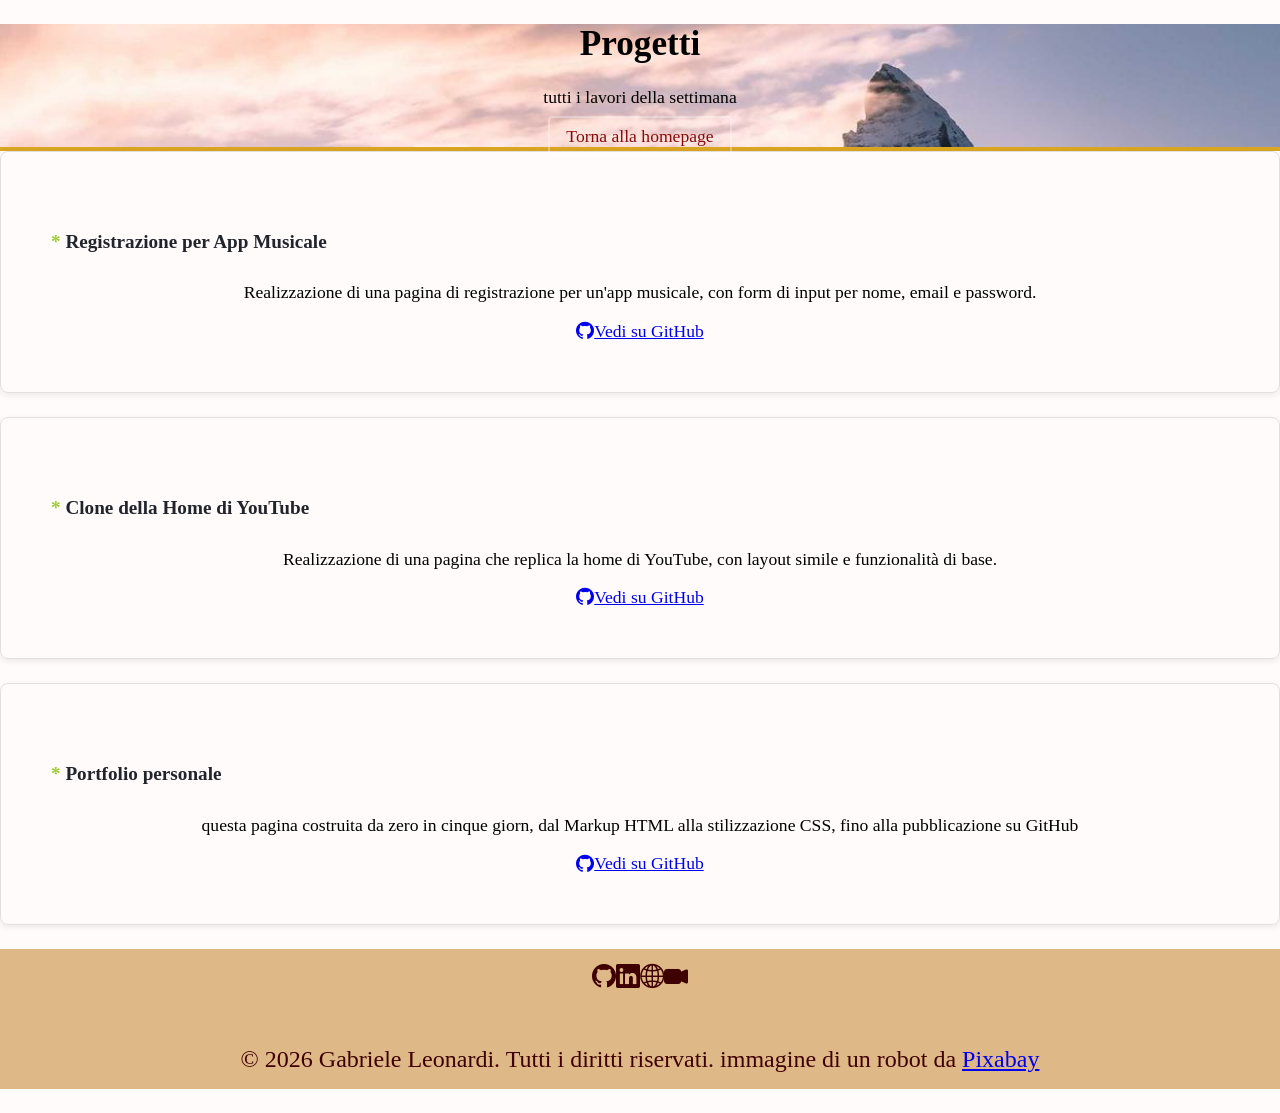
==== Progetti.html @ 7e9683db "," ====
<!doctype html>
<html lang="it">
  <head>
    <meta charset="UTF-8" />
    <meta name="viewport" content="width=device-width, initial-scale=1.0" />
    <title>Progetti</title>
    <link rel="stylesheet" href="https://cdn.jsdelivr.net/npm/bootstrap-icons@1.13.1/font/bootstrap-icons.min.css">
    <link rel="stylesheet" href="assets.css/style2.css" />
  </head>
  <body>
    <header>
      <h1>Progetti</h1>
      <p class="paragrafo">tutti i lavori della settimana</p>
      <nav><a href="index.html">Torna alla homepage</a></nav>
    </header>
    <main>
      <section><div class="backdoor">
        <h3>Registrazione per App Musicale</h3>
        <p>
          Realizzazione di una pagina di registrazione per un'app musicale, con
          form di input per nome, email e password.
        </p>
        <a
          href="https://github.com/Gabrieleleonardi21/sfida-front-end.git"
          target="_blank"
          ><i class="bi bi-github"></i>Vedi su GitHub</a
        ></section>
      </div>
      <section>
      <div class="clone">
        <h3>Clone della Home di YouTube</h3>
        <p>
          Realizzazione di una pagina che replica la home di YouTube, con layout
          simile e funzionalità di base.
        </p>
        <a
          href="https://github.com/Gabrieleleonardi21/clone-YouTube-.git"
          target="_blank"
          ><i class="bi bi-github"></i>Vedi su GitHub</a
        ></section>
      </div><section>
      <div class="portfolio">
        <h3>Portfolio personale</h3>
        <p>
          questa pagina costruita da zero in cinque giorn, dal Markup HTML alla
          stilizzazione CSS, fino alla pubblicazione su GitHub
        </p>
        <a href="javascriptvoid()" target="_blank"
          ><i class="bi bi-github"></i>Vedi su GitHub</a
        ></section>
      </div>
    </main>


    <footer class="chiusura">
        <p><i class="bi bi-github"></i><i class="bi bi-linkedin"></i><i class="bi bi-globe2"></i><i class="bi bi-camera-video-fill"></i></p>
        <p>&copy; 2026 Gabriele Leonardi. Tutti i diritti riservati.
            immagine di un robot da <a href="https://pixabay.com/it/illustrations/robot-1658018/"
                target="_blank">Pixabay</a>
        </p>
    </footer>
  
  </body>
</html>
---- assets.css/style2.css ----
*,
*::before,
*::after {
  box-sizing: border-box;
}

header {
  background-image: url(header-bg.jpg);
  background-size: cover;
  background-position: center;
  background-color: #050505;
  text-align: center;
  border-bottom: 4px solid goldenrod;
}

nav a {
  padding: 8px 16px;
  border-radius: 4px;
  border: 2px solid rgba(255, 255, 255, 0.3);
  color: #850c0c;
  text-decoration: none;
}
a:hover {
  color: goldenrod;
}
nav ß {
  padding: 8px 16px;
  border-radius: 4px;
  border: 2px solid rgba(255, 255, 255, 0.3);
  color: #fffbfb;
  text-decoration: none;
}
body {
  margin: 0;
  padding: 0px;
  box-sizing: border-box;
  font-family: "Roboto" sans-serif;
  font-size: 1.1rem;
  background-color: rgb(255, 251, 251);
  text-align: center;
}
main section {
  padding: 50px;
  margin-bottom: 24px;
  border: 1px solid #e0e0e0;
  border-radius: 8px;
  box-shadow: 0 2px 6px rgba(0, 0, 0, 0.08);
}
.chiusura {
  text-align: center;
  font-size: 1.5rem;
  background-color: burlywood;
  color: #3f0000;
  line-height: 2.4;
}

h3 {
  font-size: 1.2rem;
  color: hsl(222, 13%, 15%);
  text-align: left;
  line-height: 2.2;
}
main section h3::before {
  content: "* ";
  color: yellowgreen;
}
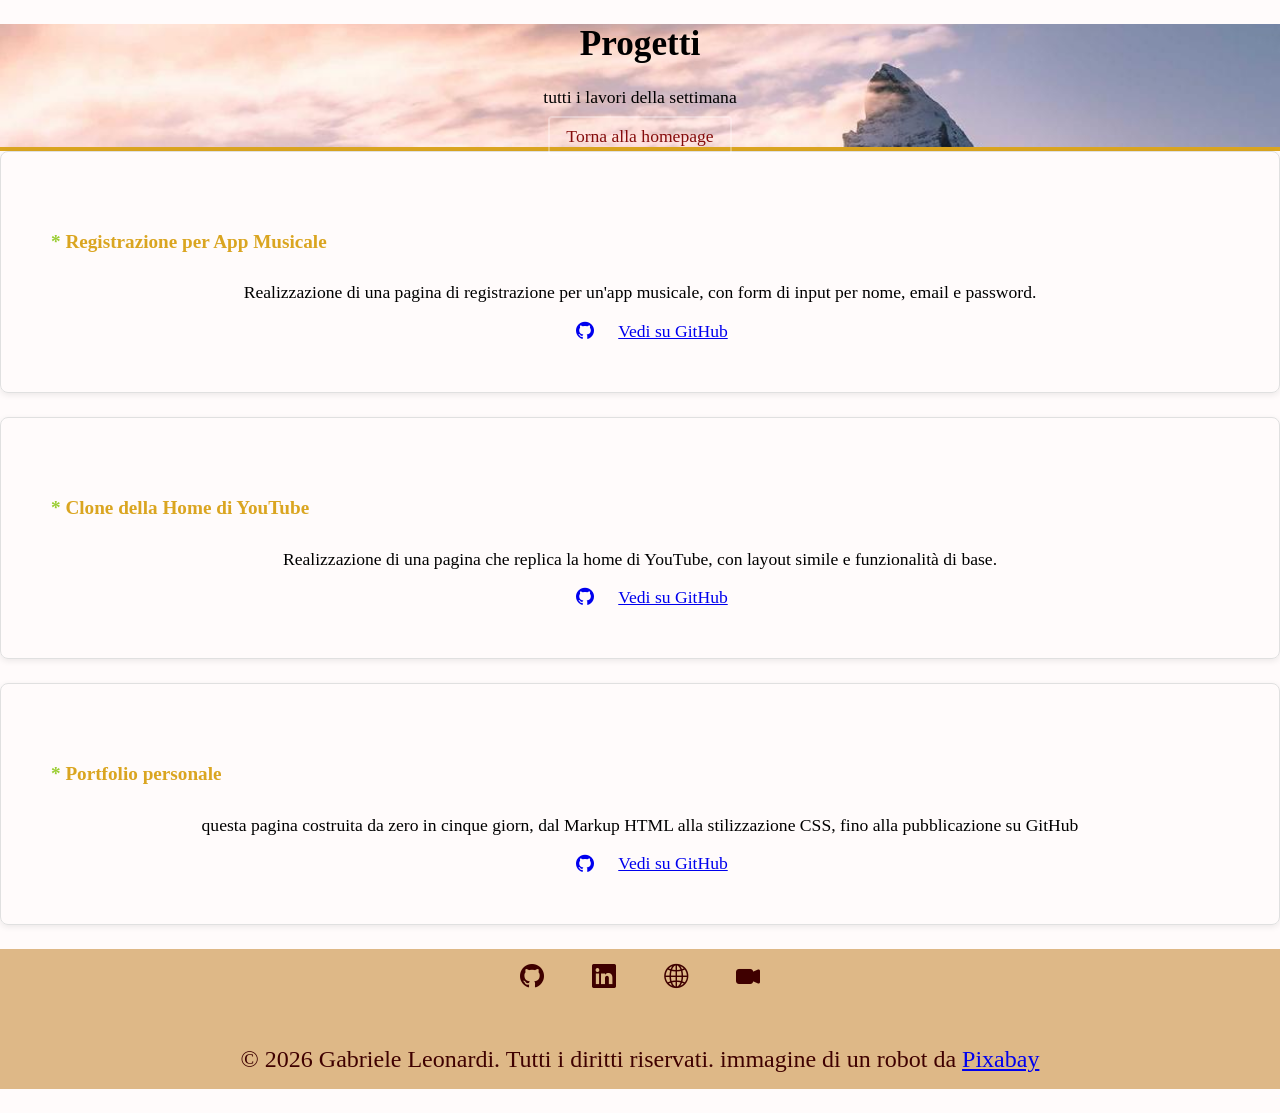
==== commit 766b7943: "." ====
--- a/Progetti.html
+++ b/Progetti.html
@@ -53,7 +53,7 @@
 
 
     <footer class="chiusura">
-        <p><i class="bi bi-github"></i><i class="bi bi-linkedin"></i><i class="bi bi-globe2"></i><i class="bi bi-camera-video-fill"></i></p>
+        <p><a href="javascriptvoid(0)"></a><i class="bi bi-github"></i><i class="bi bi-linkedin"></i><i class="bi bi-globe2"></i><i class="bi bi-camera-video-fill"></i></p>
         <p>&copy; 2026 Gabriele Leonardi. Tutti i diritti riservati.
             immagine di un robot da <a href="https://pixabay.com/it/illustrations/robot-1658018/"
                 target="_blank">Pixabay</a>
--- a/assets.css/style2.css
+++ b/assets.css/style2.css
@@ -56,7 +56,7 @@
 
 h3 {
   font-size: 1.2rem;
-  color: hsl(222, 13%, 15%);
+  color: goldenrod;
   text-align: left;
   line-height: 2.2;
 }
@@ -64,3 +64,6 @@
   content: "* ";
   color: yellowgreen;
 }
+i {
+  padding: 24px;
+}
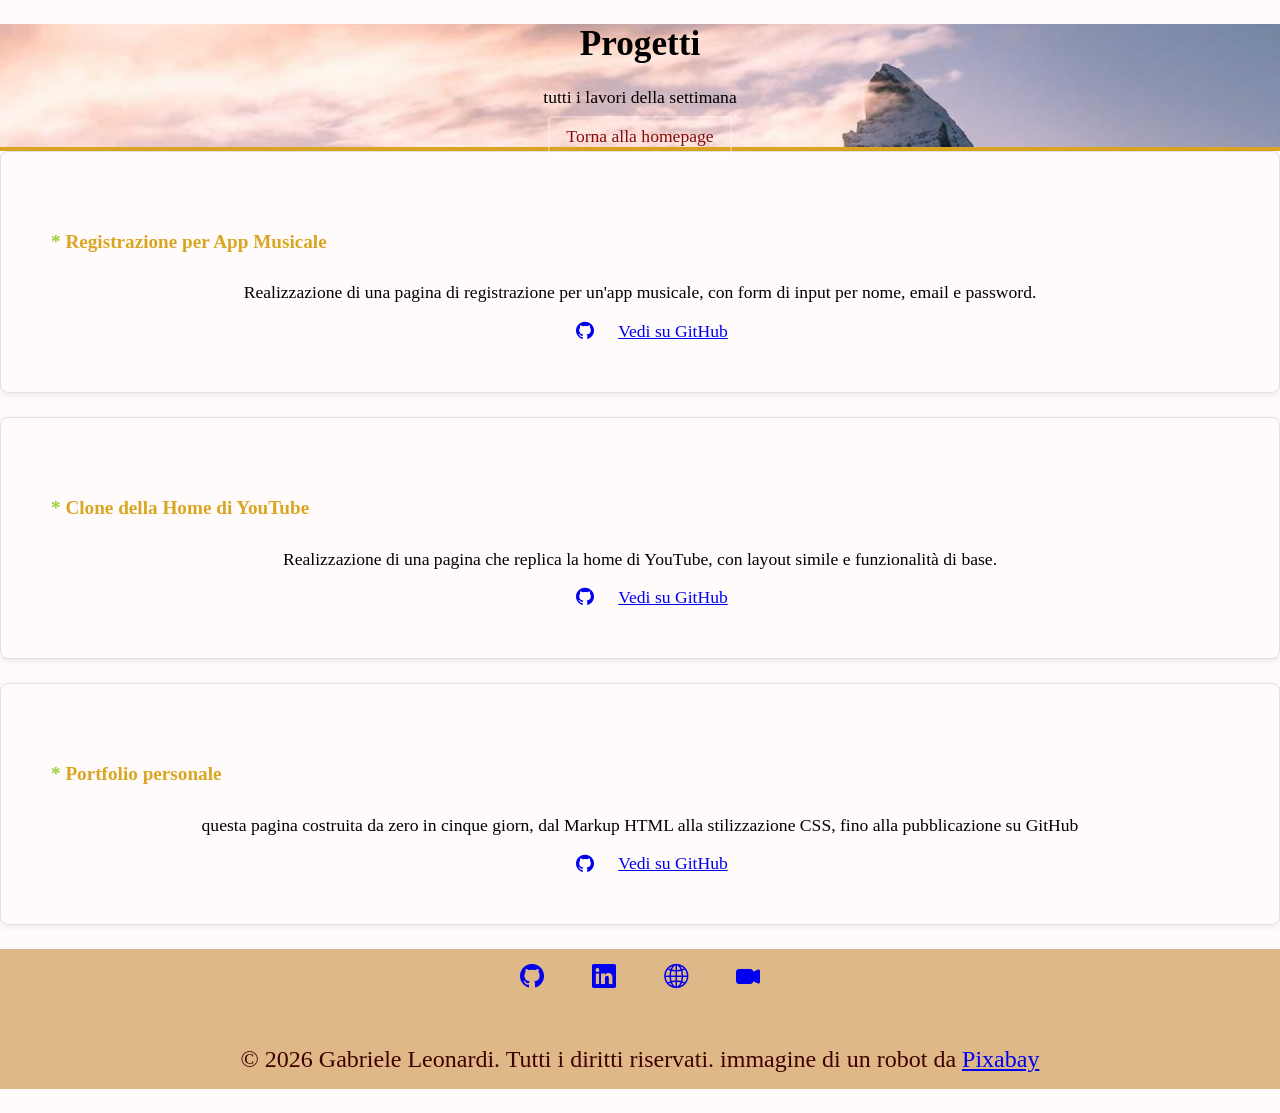
==== commit 6e53fbbc: "." ====
--- a/Progetti.html
+++ b/Progetti.html
@@ -52,8 +52,8 @@
     </main>
 
 
-    <footer class="chiusura">
-        <p><a href="javascriptvoid(0)"></a><i class="bi bi-github"></i><i class="bi bi-linkedin"></i><i class="bi bi-globe2"></i><i class="bi bi-camera-video-fill"></i></p>
+     <footer class="chiusura">
+        <p><a href="javascriptvoid(0)" target="_blank"><i class="bi bi-github"></a></i><a href="javascriptvoid(0)" target="_blank"><i class="bi bi-linkedin"></i></a><a href="javascriptvoid(0)" target="_blank"></a><a href="javascriptvoid(0)" target="_blank"><i class="bi bi-globe2"></i></a><a href="javascriptvoid(0)" target="_blank"></a><a href="javascriptvoid(0)" target="_blank"><i class="bi bi-camera-video-fill"></i></a></a></p>
         <p>&copy; 2026 Gabriele Leonardi. Tutti i diritti riservati.
             immagine di un robot da <a href="https://pixabay.com/it/illustrations/robot-1658018/"
                 target="_blank">Pixabay</a>
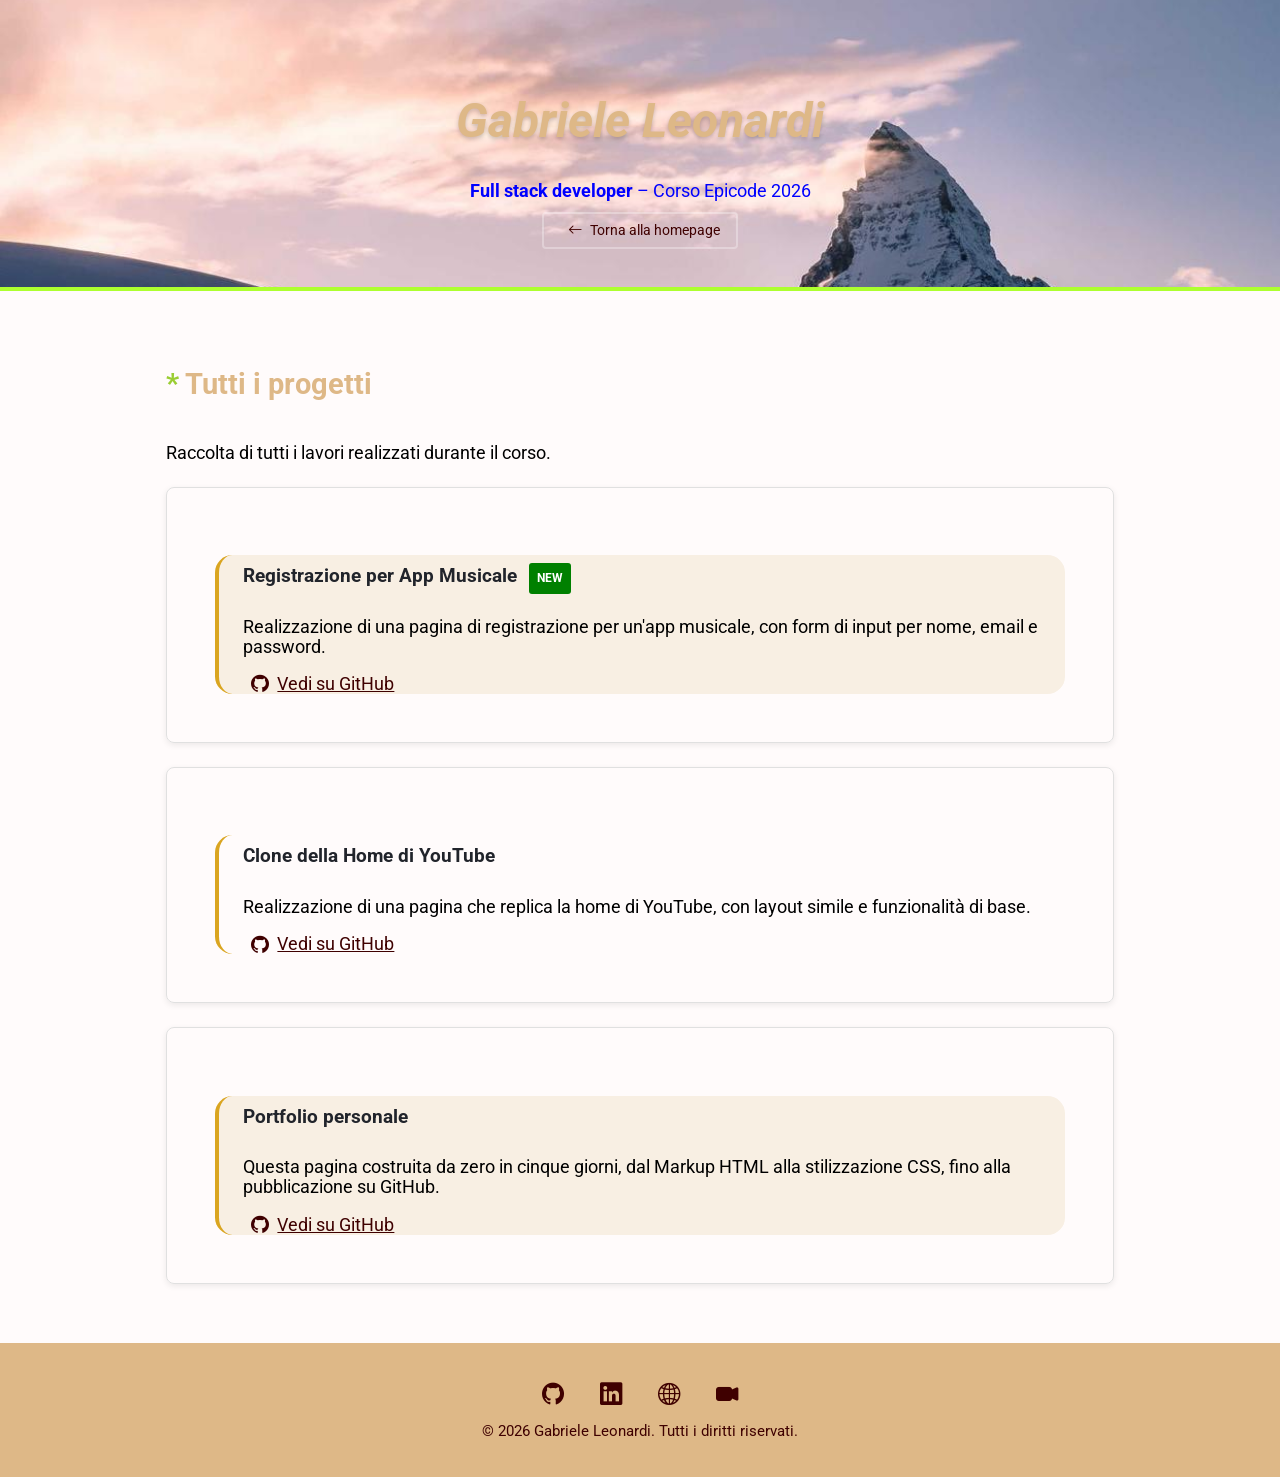
==== commit 573641af: "readme e progetti" ====
--- a/Progetti.html
+++ b/Progetti.html
@@ -3,62 +3,59 @@
   <head>
     <meta charset="UTF-8" />
     <meta name="viewport" content="width=device-width, initial-scale=1.0" />
-    <title>Progetti</title>
+    <title>Progetti – Gabriele Leonardi</title>
+    <link rel="preconnect" href="https://fonts.googleapis.com">
+    <link rel="preconnect" href="https://fonts.gstatic.com" crossorigin>
+    <link href="https://fonts.googleapis.com/css2?family=Roboto:ital,wght@0,100..900;1,100..900&display=swap" rel="stylesheet">
     <link rel="stylesheet" href="https://cdn.jsdelivr.net/npm/bootstrap-icons@1.13.1/font/bootstrap-icons.min.css">
     <link rel="stylesheet" href="assets.css/style2.css" />
   </head>
   <body>
-    <header>
-      <h1>Progetti</h1>
-      <p class="paragrafo">tutti i lavori della settimana</p>
-      <nav><a href="index.html">Torna alla homepage</a></nav>
+    <header id="site-header">
+      <h1 class="titolo">Gabriele Leonardi</h1>
+      <p class="underhead"><strong>Full stack developer</strong> – Corso Epicode 2026</p>
+      <nav>
+        <a href="index.html"><i class="bi bi-arrow-left"></i>Torna alla homepage</a>
+      </nav>
     </header>
+
     <main>
-      <section><div class="backdoor">
-        <h3>Registrazione per App Musicale</h3>
-        <p>
-          Realizzazione di una pagina di registrazione per un'app musicale, con
-          form di input per nome, email e password.
-        </p>
-        <a
-          href="https://github.com/Gabrieleleonardi21/sfida-front-end.git"
-          target="_blank"
-          ><i class="bi bi-github"></i>Vedi su GitHub</a
-        ></section>
-      </div>
+      <h2>Tutti i progetti</h2>
+      <p class="intro">Raccolta di tutti i lavori realizzati durante il corso.</p>
+
       <section>
-      <div class="clone">
-        <h3>Clone della Home di YouTube</h3>
-        <p>
-          Realizzazione di una pagina che replica la home di YouTube, con layout
-          simile e funzionalità di base.
-        </p>
-        <a
-          href="https://github.com/Gabrieleleonardi21/clone-YouTube-.git"
-          target="_blank"
-          ><i class="bi bi-github"></i>Vedi su GitHub</a
-        ></section>
-      </div><section>
-      <div class="portfolio">
-        <h3>Portfolio personale</h3>
-        <p>
-          questa pagina costruita da zero in cinque giorn, dal Markup HTML alla
-          stilizzazione CSS, fino alla pubblicazione su GitHub
-        </p>
-        <a href="javascriptvoid()" target="_blank"
-          ><i class="bi bi-github"></i>Vedi su GitHub</a
-        ></section>
-      </div>
+        <div class="backdoor">
+          <h3>Registrazione per App Musicale</h3>
+          <p>Realizzazione di una pagina di registrazione per un'app musicale, con form di input per nome, email e password.</p>
+          <a href="https://github.com/Gabrieleleonardi21/sfida-front-end.git" target="_blank"><i class="bi bi-github"></i>Vedi su GitHub</a>
+        </div>
+      </section>
+
+      <section>
+        <div class="clone">
+          <h3>Clone della Home di YouTube</h3>
+          <p>Realizzazione di una pagina che replica la home di YouTube, con layout simile e funzionalità di base.</p>
+          <a href="https://github.com/Gabrieleleonardi21/clone-YouTube-.git" target="_blank"><i class="bi bi-github"></i>Vedi su GitHub</a>
+        </div>
+      </section>
+
+      <section>
+        <div class="portfolio">
+          <h3>Portfolio personale</h3>
+          <p>Questa pagina costruita da zero in cinque giorni, dal Markup HTML alla stilizzazione CSS, fino alla pubblicazione su GitHub.</p>
+          <a href="javascript:void(0)" target="_blank"><i class="bi bi-github"></i>Vedi su GitHub</a>
+        </div>
+      </section>
     </main>
 
-
-     <footer class="chiusura">
-        <p><a href="javascriptvoid(0)" target="_blank"><i class="bi bi-github"></a></i><a href="javascriptvoid(0)" target="_blank"><i class="bi bi-linkedin"></i></a><a href="javascriptvoid(0)" target="_blank"></a><a href="javascriptvoid(0)" target="_blank"><i class="bi bi-globe2"></i></a><a href="javascriptvoid(0)" target="_blank"></a><a href="javascriptvoid(0)" target="_blank"><i class="bi bi-camera-video-fill"></i></a></a></p>
-        <p>&copy; 2026 Gabriele Leonardi. Tutti i diritti riservati.
-            immagine di un robot da <a href="https://pixabay.com/it/illustrations/robot-1658018/"
-                target="_blank">Pixabay</a>
-        </p>
+    <footer class="chiusura">
+      <p>
+        <a href="javascript:void(0)" target="_blank"><i class="bi bi-github"></i></a>
+        <a href="javascript:void(0)" target="_blank"><i class="bi bi-linkedin"></i></a>
+        <a href="javascript:void(0)" target="_blank"><i class="bi bi-globe2"></i></a>
+        <a href="javascript:void(0)" target="_blank"><i class="bi bi-camera-video-fill"></i></a>
+      </p>
+      <p>&copy; 2026 Gabriele Leonardi. Tutti i diritti riservati.</p>
     </footer>
-  
   </body>
 </html>
--- a/assets.css/style2.css
+++ b/assets.css/style2.css
@@ -4,66 +4,248 @@
   box-sizing: border-box;
 }
 
-header {
+body {
+  margin: 0;
+  padding: 0;
+  font-family: "Roboto", sans-serif;
+  font-size: 1.1rem;
+  background-color: rgb(255, 251, 251);
+}
+
+/* ============================================
+   HEADER
+   ============================================ */
+
+#site-header {
   background-image: url(header-bg.jpg);
   background-size: cover;
   background-position: center;
   background-color: #050505;
   text-align: center;
-  border-bottom: 4px solid goldenrod;
+  padding: 24px 12px 16px;
+  border-bottom: 4px solid greenyellow;
+}
+
+#site-header h1 {
+  text-shadow: 0 2px 4px rgba(0, 0, 0, 0.2);
+}
+
+.titolo {
+  font-size: 1.8rem;
+  font-weight: bold;
+  font-style: italic;
+  color: burlywood;
+}
+
+.underhead {
+  color: blue;
+}
+
+nav {
+  text-align: center;
+  margin-top: 16px;
+  padding-bottom: 8px;
 }
 
 nav a {
-  padding: 8px 16px;
-  border-radius: 4px;
-  border: 2px solid rgba(255, 255, 255, 0.3);
-  color: #850c0c;
-  text-decoration: none;
-}
-a:hover {
-  color: goldenrod;
-}
-nav ß {
-  padding: 8px 16px;
+  padding: 6px 10px;
+  font-size: 0.85rem;
   border-radius: 4px;
   border: 2px solid rgba(255, 255, 255, 0.3);
   color: #fffbfb;
   text-decoration: none;
 }
-body {
-  margin: 0;
-  padding: 0px;
-  box-sizing: border-box;
-  font-family: "Roboto" sans-serif;
-  font-size: 1.1rem;
-  background-color: rgb(255, 251, 251);
-  text-align: center;
-}
+
+nav a:hover {
+  background-color: rgb(6, 255, 6);
+  border-radius: 10%;
+}
+
+/* ============================================
+   MAIN
+   ============================================ */
+
+main {
+  max-width: 1000px;
+  margin: 0 auto;
+  padding: 0.75em 0.75em;
+}
+
+h2 {
+  font-size: 1.8rem;
+  text-align: left;
+  line-height: 2.4;
+  color: burlywood;
+}
+
+h2::before {
+  content: "* ";
+  color: yellowgreen;
+}
+
+.intro {
+  margin-bottom: 1.5rem;
+}
+
 main section {
-  padding: 50px;
-  margin-bottom: 24px;
+  padding: 16px;
+  margin-bottom: 16px;
   border: 1px solid #e0e0e0;
   border-radius: 8px;
   box-shadow: 0 2px 6px rgba(0, 0, 0, 0.08);
 }
+
+h3 {
+  font-size: 1.2rem;
+  color: hsl(222, 13%, 15%);
+  text-align: left;
+  line-height: 2.2;
+}
+
+/* ============================================
+   CARD PROGETTI
+   ============================================ */
+
+.backdoor {
+  background-color: rgb(248, 239, 227);
+  border-radius: 1em;
+  border-left: 4px solid goldenrod;
+}
+
+.backdoor h3::after {
+  content: "NEW";
+  display: inline-block;
+  padding: 2px 8px;
+  margin-left: 12px;
+  background-color: green;
+  color: #ffffff;
+  border-radius: 3px;
+  font-size: 0.75rem;
+}
+
+.backdoor a,
+.backdoor h3,
+.backdoor p {
+  padding-left: 24px;
+}
+
+.clone {
+  border-left: 4px solid goldenrod;
+  border-radius: 1em;
+}
+
+.clone a,
+.clone h3,
+.clone p {
+  padding-left: 24px;
+}
+
+.portfolio {
+  background-color: rgb(248, 239, 227);
+  border-radius: 1em;
+  border-left: 4px solid goldenrod;
+}
+
+.portfolio a,
+.portfolio h3,
+.portfolio p {
+  padding-left: 24px;
+}
+
+/* ============================================
+   LINKS
+   ============================================ */
+
+a:link,
+a:visited {
+  color: #3f0000;
+}
+
+a:hover {
+  color: goldenrod;
+}
+
+i {
+  padding: 8px;
+}
+
+/* ============================================
+   FOOTER
+   ============================================ */
+
 .chiusura {
   text-align: center;
-  font-size: 1.5rem;
+  font-size: 0.95rem;
   background-color: burlywood;
   color: #3f0000;
-  line-height: 2.4;
-}
-
-h3 {
-  font-size: 1.2rem;
-  color: goldenrod;
-  text-align: left;
-  line-height: 2.2;
-}
-main section h3::before {
-  content: "* ";
-  color: yellowgreen;
-}
-i {
-  padding: 24px;
-}
+  padding: 28px 16px;
+  line-height: 1.6;
+}
+
+.chiusura p {
+  margin: 6px 0;
+}
+
+.chiusura a {
+  color: #3f0000;
+  text-decoration: none;
+  margin: 0 8px;
+}
+
+.chiusura i {
+  font-size: 1.4rem;
+  vertical-align: middle;
+}
+
+/* ============================================
+   TABLET (≥ 768px)
+   ============================================ */
+@media (min-width: 768px) {
+  main {
+    padding: 1.5em 1.5em;
+  }
+
+  main section {
+    padding: 32px;
+    margin-bottom: 24px;
+  }
+
+  #site-header {
+    padding: 50px 20px 32px;
+  }
+
+  .titolo {
+    font-size: 2.5rem;
+  }
+
+  nav a {
+    padding: 6px 12px;
+    font-size: 0.9rem;
+  }
+}
+
+/* ============================================
+   DESKTOP (≥ 1280px)
+   ============================================ */
+@media (min-width: 1280px) {
+  main {
+    max-width: 1000px;
+    padding: 2em 1.5em;
+  }
+
+  main section {
+    padding: 48px;
+  }
+
+  #site-header {
+    padding: 60px 24px 40px;
+  }
+
+  .titolo {
+    font-size: 3rem;
+  }
+
+  nav a {
+    padding: 8px 16px;
+  }
+}
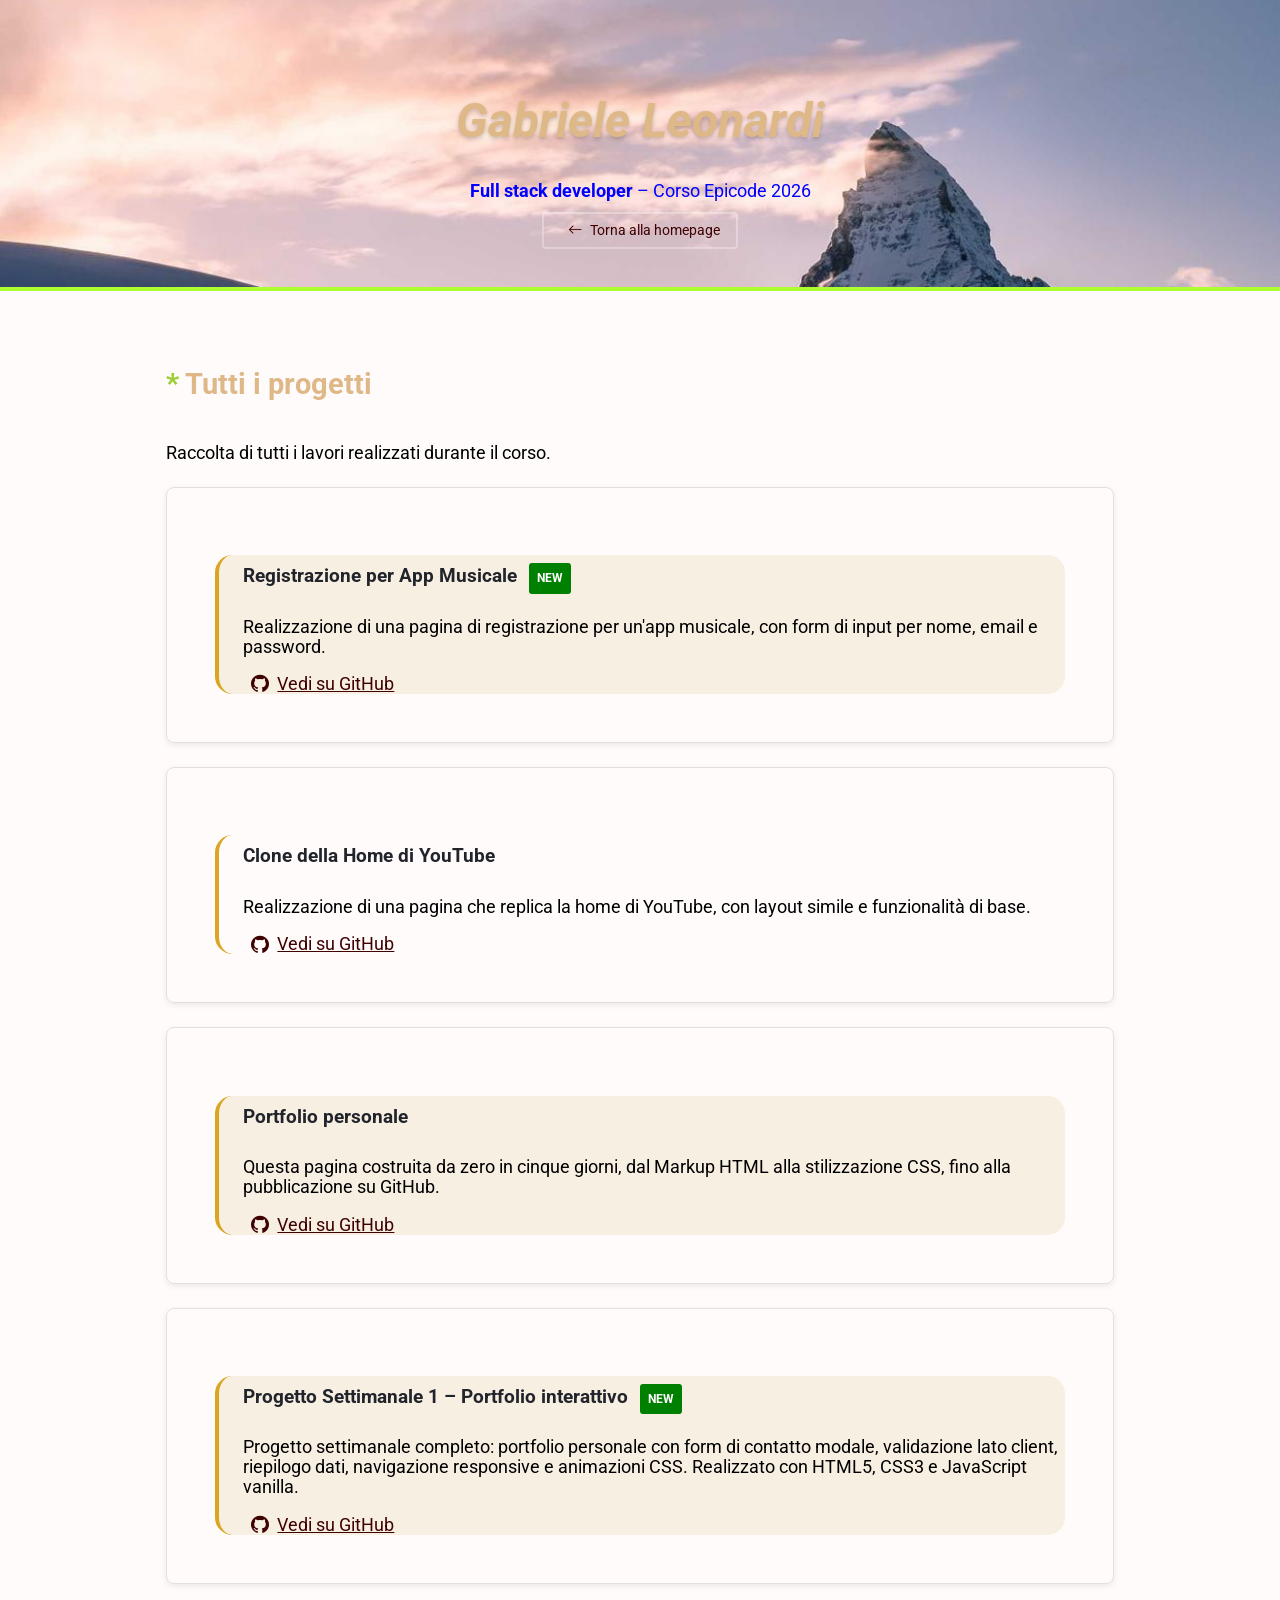
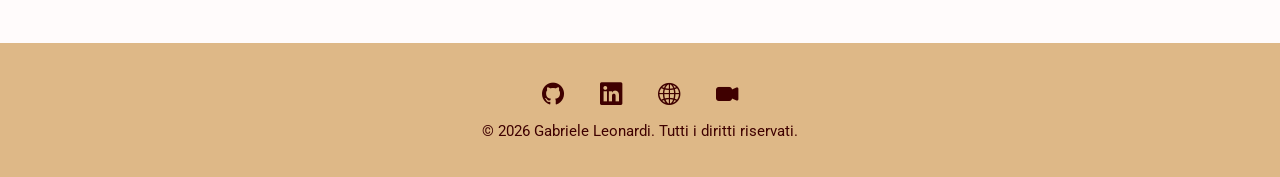
==== commit c8ce613f: "progetti" ====
--- a/Progetti.html
+++ b/Progetti.html
@@ -46,6 +46,14 @@
           <a href="javascript:void(0)" target="_blank"><i class="bi bi-github"></i>Vedi su GitHub</a>
         </div>
       </section>
+
+      <section>
+        <div class="backdoor">
+          <h3>Progetto Settimanale 1 – Portfolio interattivo</h3>
+          <p>Progetto settimanale completo: portfolio personale con form di contatto modale, validazione lato client, riepilogo dati, navigazione responsive e animazioni CSS. Realizzato con HTML5, CSS3 e JavaScript vanilla.</p>
+          <a href="javascript:void(0)" target="_blank"><i class="bi bi-github"></i>Vedi su GitHub</a>
+        </div>
+      </section>
     </main>
 
     <footer class="chiusura">
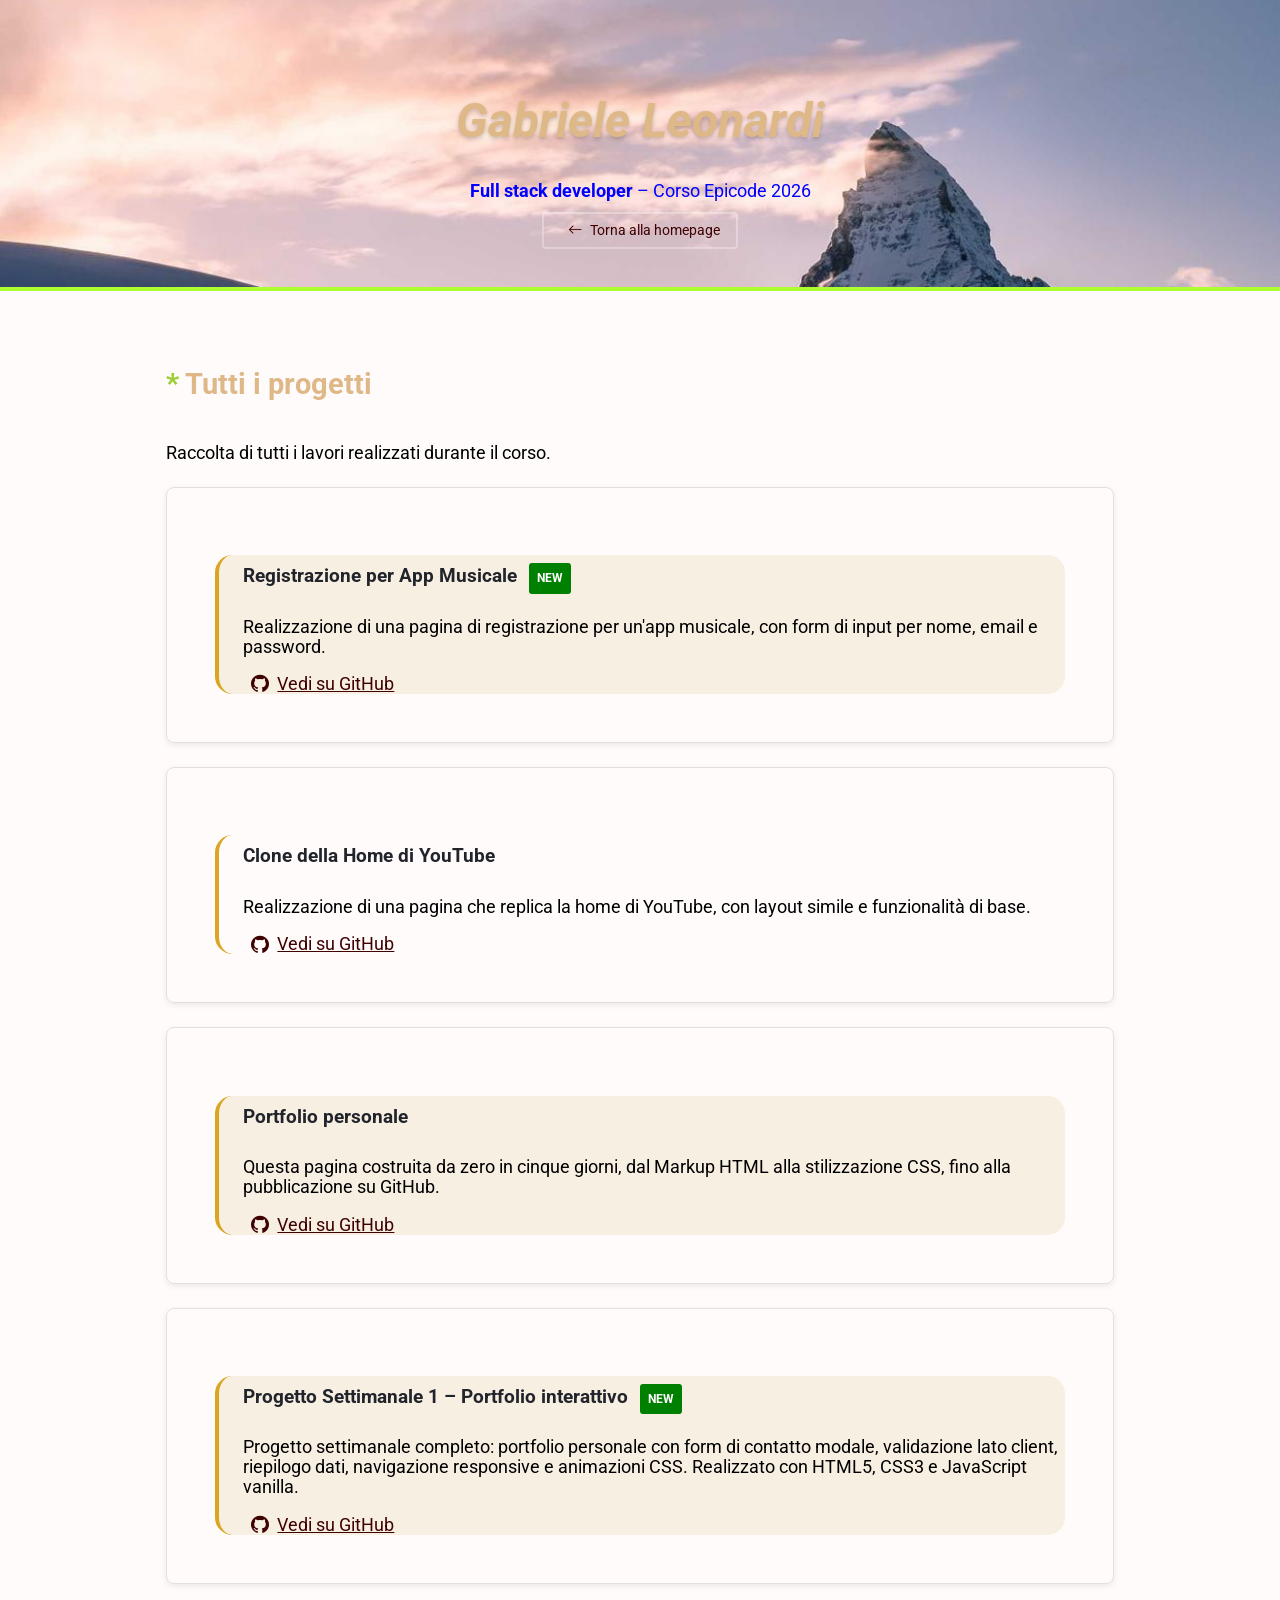
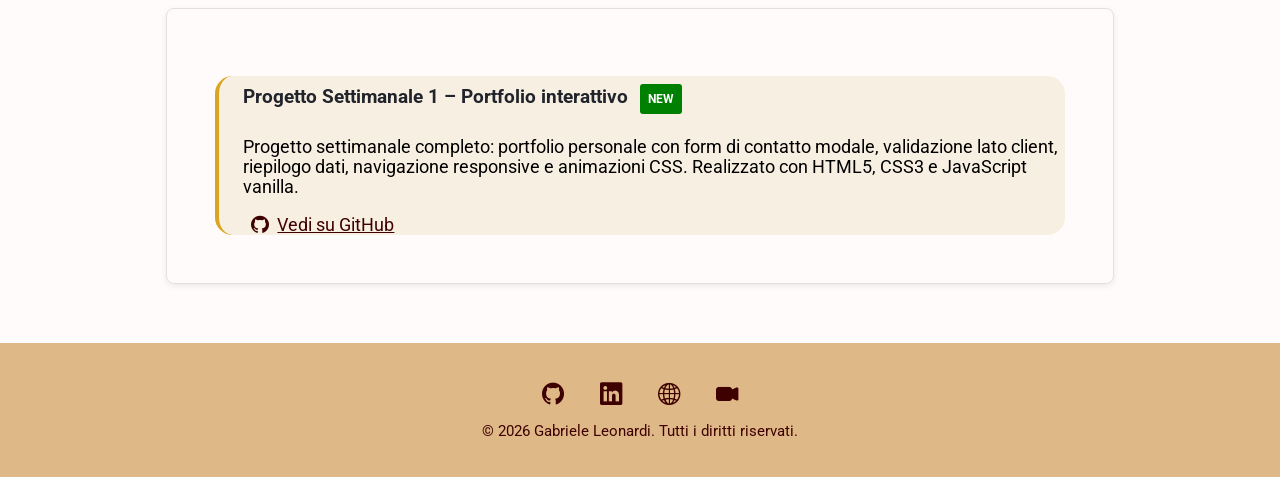
==== commit 64e90861: "Merge branch 'main' of origin" ====
--- a/Progetti.html
+++ b/Progetti.html
@@ -4,46 +4,92 @@
     <meta charset="UTF-8" />
     <meta name="viewport" content="width=device-width, initial-scale=1.0" />
     <title>Progetti – Gabriele Leonardi</title>
-    <link rel="preconnect" href="https://fonts.googleapis.com">
-    <link rel="preconnect" href="https://fonts.gstatic.com" crossorigin>
-    <link href="https://fonts.googleapis.com/css2?family=Roboto:ital,wght@0,100..900;1,100..900&display=swap" rel="stylesheet">
-    <link rel="stylesheet" href="https://cdn.jsdelivr.net/npm/bootstrap-icons@1.13.1/font/bootstrap-icons.min.css">
+    <link rel="preconnect" href="https://fonts.googleapis.com" />
+    <link rel="preconnect" href="https://fonts.gstatic.com" crossorigin />
+    <link
+      href="https://fonts.googleapis.com/css2?family=Roboto:ital,wght@0,100..900;1,100..900&display=swap"
+      rel="stylesheet"
+    />
+    <link
+      rel="stylesheet"
+      href="https://cdn.jsdelivr.net/npm/bootstrap-icons@1.13.1/font/bootstrap-icons.min.css"
+    />
     <link rel="stylesheet" href="assets.css/style2.css" />
   </head>
   <body>
     <header id="site-header">
       <h1 class="titolo">Gabriele Leonardi</h1>
-      <p class="underhead"><strong>Full stack developer</strong> – Corso Epicode 2026</p>
+      <p class="underhead">
+        <strong>Full stack developer</strong> – Corso Epicode 2026
+      </p>
       <nav>
-        <a href="index.html"><i class="bi bi-arrow-left"></i>Torna alla homepage</a>
+        <a href="index.html"
+          ><i class="bi bi-arrow-left"></i>Torna alla homepage</a
+        >
       </nav>
     </header>
 
     <main>
       <h2>Tutti i progetti</h2>
-      <p class="intro">Raccolta di tutti i lavori realizzati durante il corso.</p>
+      <p class="intro">
+        Raccolta di tutti i lavori realizzati durante il corso.
+      </p>
 
       <section>
         <div class="backdoor">
           <h3>Registrazione per App Musicale</h3>
-          <p>Realizzazione di una pagina di registrazione per un'app musicale, con form di input per nome, email e password.</p>
-          <a href="https://github.com/Gabrieleleonardi21/sfida-front-end.git" target="_blank"><i class="bi bi-github"></i>Vedi su GitHub</a>
+          <p>
+            Realizzazione di una pagina di registrazione per un'app musicale,
+            con form di input per nome, email e password.
+          </p>
+          <a
+            href="https://github.com/Gabrieleleonardi21/sfida-front-end.git"
+            target="_blank"
+            ><i class="bi bi-github"></i>Vedi su GitHub</a
+          >
         </div>
       </section>
 
       <section>
         <div class="clone">
           <h3>Clone della Home di YouTube</h3>
-          <p>Realizzazione di una pagina che replica la home di YouTube, con layout simile e funzionalità di base.</p>
-          <a href="https://github.com/Gabrieleleonardi21/clone-YouTube-.git" target="_blank"><i class="bi bi-github"></i>Vedi su GitHub</a>
+          <p>
+            Realizzazione di una pagina che replica la home di YouTube, con
+            layout simile e funzionalità di base.
+          </p>
+          <a
+            href="https://github.com/Gabrieleleonardi21/clone-YouTube-.git"
+            target="_blank"
+            ><i class="bi bi-github"></i>Vedi su GitHub</a
+          >
         </div>
       </section>
 
       <section>
         <div class="portfolio">
           <h3>Portfolio personale</h3>
-          <p>Questa pagina costruita da zero in cinque giorni, dal Markup HTML alla stilizzazione CSS, fino alla pubblicazione su GitHub.</p>
-          <a href="javascript:void(0)" target="_blank"><i class="bi bi-github"></i>Vedi su GitHub</a>
+          <p>
+            Questa pagina costruita da zero in cinque giorni, dal Markup HTML
+            alla stilizzazione CSS, fino alla pubblicazione su GitHub.
+          </p>
+          <a href="javascript:void(0)" target="_blank"
+            ><i class="bi bi-github"></i>Vedi su GitHub</a
+          >
+        </div>
+      </section>
+
+      <section>
+        <div class="backdoor">
+          <h3>Progetto Settimanale 1 – Portfolio interattivo</h3>
+          <p>
+            Progetto settimanale completo: portfolio personale con form di
+            contatto modale, validazione lato client, riepilogo dati,
+            navigazione responsive e animazioni CSS. Realizzato con HTML5, CSS3
+            e JavaScript vanilla.
+          </p>
+          <a href="javascript:void(0)" target="_blank"
+            ><i class="bi bi-github"></i>Vedi su GitHub</a
+          >
         </div>
       </section>
 
@@ -58,10 +104,18 @@
 
     <footer class="chiusura">
       <p>
-        <a href="javascript:void(0)" target="_blank"><i class="bi bi-github"></i></a>
-        <a href="javascript:void(0)" target="_blank"><i class="bi bi-linkedin"></i></a>
-        <a href="javascript:void(0)" target="_blank"><i class="bi bi-globe2"></i></a>
-        <a href="javascript:void(0)" target="_blank"><i class="bi bi-camera-video-fill"></i></a>
+        <a href="javascript:void(0)" target="_blank"
+          ><i class="bi bi-github"></i
+        ></a>
+        <a href="javascript:void(0)" target="_blank"
+          ><i class="bi bi-linkedin"></i
+        ></a>
+        <a href="javascript:void(0)" target="_blank"
+          ><i class="bi bi-globe2"></i
+        ></a>
+        <a href="javascript:void(0)" target="_blank"
+          ><i class="bi bi-camera-video-fill"></i
+        ></a>
       </p>
       <p>&copy; 2026 Gabriele Leonardi. Tutti i diritti riservati.</p>
     </footer>
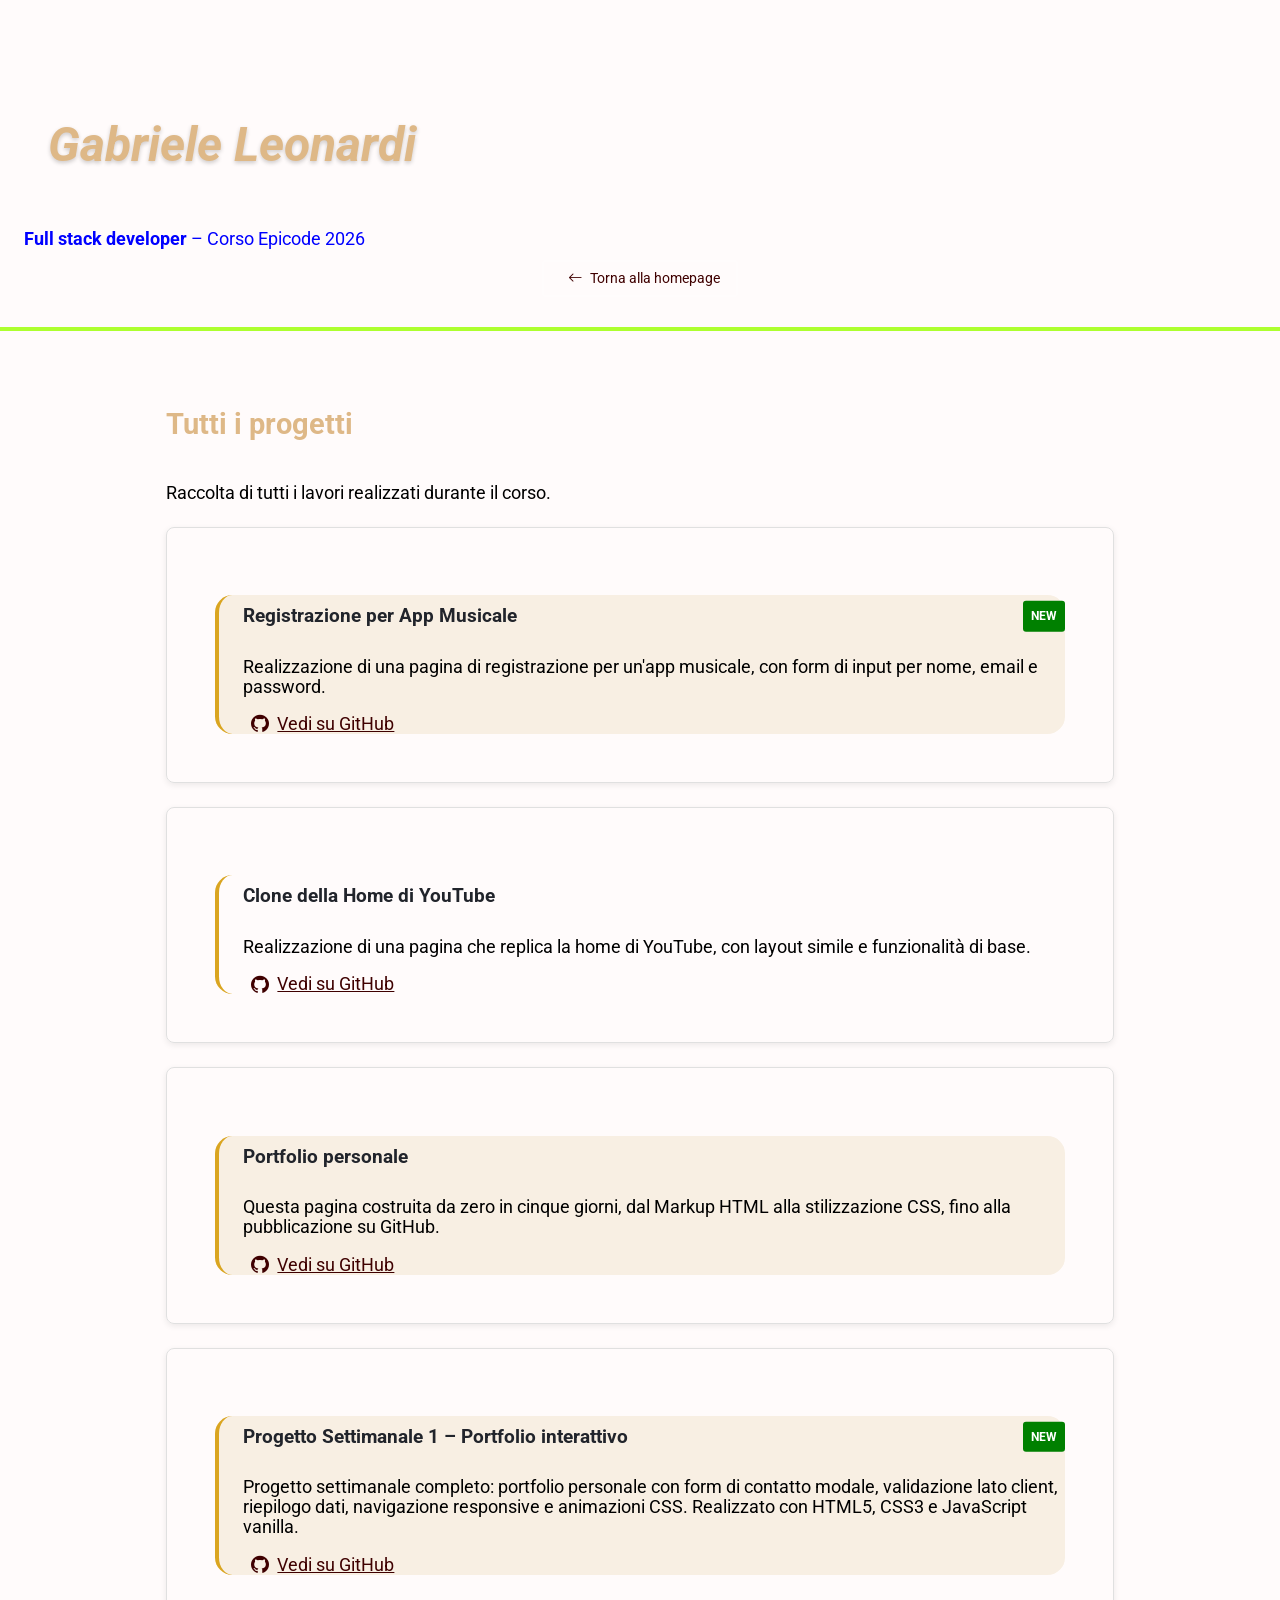
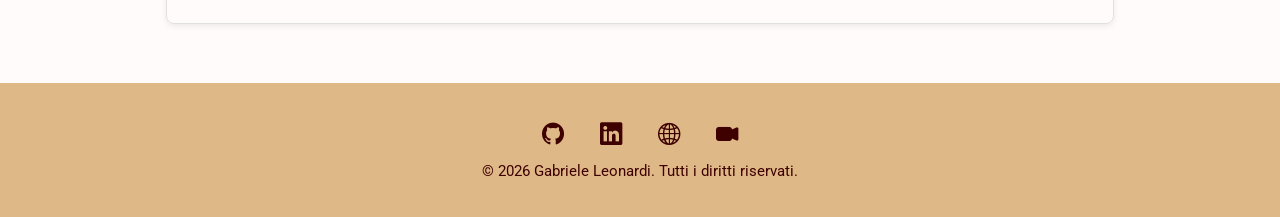
==== commit 7d874573: "scaffholding" ====
--- a/Progetti.html
+++ b/Progetti.html
@@ -14,7 +14,7 @@
       rel="stylesheet"
       href="https://cdn.jsdelivr.net/npm/bootstrap-icons@1.13.1/font/bootstrap-icons.min.css"
     />
-    <link rel="stylesheet" href="assets.css/style2.css" />
+    <link rel="stylesheet" href="assets/css/style.css" />
   </head>
   <body>
     <header id="site-header">
@@ -93,13 +93,6 @@
         </div>
       </section>
 
-      <section>
-        <div class="backdoor">
-          <h3>Progetto Settimanale 1 – Portfolio interattivo</h3>
-          <p>Progetto settimanale completo: portfolio personale con form di contatto modale, validazione lato client, riepilogo dati, navigazione responsive e animazioni CSS. Realizzato con HTML5, CSS3 e JavaScript vanilla.</p>
-          <a href="javascript:void(0)" target="_blank"><i class="bi bi-github"></i>Vedi su GitHub</a>
-        </div>
-      </section>
     </main>
 
     <footer class="chiusura">
--- a/assets/css/style.css
+++ b/assets/css/style.css
@@ -0,0 +1,614 @@
+html {
+  scroll-padding-top: 200px;
+}
+
+*,
+*::before,
+*::after {
+  box-sizing: border-box;
+}
+
+body {
+  margin: 0;
+  padding: 0;
+  box-sizing: border-box;
+  font-family: "Roboto", sans-serif;
+  font-size: 1.1rem;
+  background-color: rgb(255, 251, 251);
+}
+
+/* ============================================
+   BASE = MOBILE (≤ 767px)
+   ============================================ */
+
+main {
+  max-width: 1000px;
+  margin: 0 auto;
+  padding: 0.75em 0.75em;
+}
+
+main section {
+  padding: 16px;
+  margin-bottom: 16px;
+  border: 1px solid #e0e0e0;
+  border-radius: 8px;
+  box-shadow: 0 2px 6px rgba(0, 0, 0, 0.08);
+}
+
+#site-header {
+  padding: 24px 12px 16px;
+  border-bottom: 4px solid greenyellow;
+  position: sticky;
+  top: 0;
+  z-index: 100;
+}
+
+#site-header h1 {
+  text-shadow: 0 2px 4px rgba(0, 0, 0, 0.2);
+}
+
+nav {
+  text-align: center;
+}
+
+.back-to-top {
+  position: fixed;
+  bottom: 20px;
+  right: 20px;
+  border-radius: 50%;
+  background-color: burlywood;
+  color: gainsboro;
+  z-index: 50;
+  width: 48px;
+  height: 48px;
+  text-align: center;
+  line-height: 48px;
+}
+
+.sk-table {
+  width: 100%;
+  border-collapse: collapse;
+  table-layout: fixed;
+}
+
+.sk-table col.col-tech {
+  width: 55%;
+}
+.sk-table col.col-level {
+  width: 45%;
+}
+
+.sk-table thead tr {
+  border-top: 2px solid #e0dcd4;
+  border-bottom: 2px solid #e0dcd4;
+}
+
+.sk-table th {
+  padding: 8px 12px;
+  text-align: left;
+  font-size: 0.82rem;
+  font-weight: normal;
+  font-style: italic;
+  color: #666;
+}
+
+.sk-table tbody tr {
+  border-bottom: 1px solid #e0dcd4;
+}
+
+.sk-table tbody tr:last-child {
+  border-bottom: 2px solid #e0dcd4;
+}
+
+.sk-table td {
+  padding: 14px 12px;
+  vertical-align: middle;
+  border-left: none;
+  border-right: none;
+}
+
+.sk-dot {
+  display: inline-block;
+  width: 11px;
+  height: 11px;
+  border-radius: 50%;
+  margin-right: 8px;
+  vertical-align: middle;
+}
+
+.sk-name {
+  font-weight: bold;
+  font-size: 0.95rem;
+  vertical-align: middle;
+}
+
+.sk-desc {
+  display: block;
+  font-size: 0.76rem;
+  color: #666;
+  font-style: italic;
+  margin-top: 4px;
+  padding-left: 19px;
+}
+
+.bar-track {
+  background-color: #ddd;
+  border-radius: 3px;
+  height: 8px;
+  width: 100%;
+}
+
+.bar-fill {
+  display: block;
+  height: 8px;
+  border-radius: 3px;
+  background-color: #d4a017;
+}
+
+.navig {
+  padding: 0;
+  margin: 16px 0 0;
+  text-align: center;
+}
+
+.navig li {
+  display: inline-block;
+  margin: 4px;
+}
+
+nav ul li a,
+nav a {
+  padding: 6px 10px;
+  font-size: 0.85rem;
+  border-radius: 4px;
+  border: 2px solid rgba(255, 255, 255, 0.3);
+  color: #fffbfb;
+  text-decoration: none;
+}
+
+nav li a:hover,
+nav a:hover {
+  background-color: rgb(6, 255, 6);
+  border-radius: 10%;
+}
+
+table {
+  border-collapse: collapse;
+  width: 100%;
+  font-size: 0.85rem;
+}
+
+th,
+td {
+  border-top: 2px solid #ada7a7;
+  border-bottom: 2px solid #8a8a8a;
+  padding: 2%;
+  text-align: left;
+}
+
+th {
+  background-color: gold;
+}
+
+.titolo {
+  font-size: 1.8rem;
+  font-weight: bold;
+  font-style: italic;
+  color: burlywood;
+}
+
+.navig,
+a:link,
+a:visited {
+  color: #3f0000;
+}
+
+a:hover {
+  color: goldenrod;
+}
+
+.headtext {
+  text-align: center;
+}
+
+.underhead {
+  color: blue;
+}
+
+h1 {
+  color: burlywood;
+  text-shadow: 3px 3px 6px gainsboro;
+  padding: 24px;
+}
+
+h2 {
+  font-size: 1.8rem;
+  text-align: left;
+  line-height: 2.4;
+  color: burlywood;
+}
+
+h3 {
+  font-size: 1.2rem;
+  color: hsl(222, 13%, 15%);
+  text-align: left;
+  line-height: 2.2;
+}
+
+.headtext {
+  background-image: url(../img/header-bg.jpg);
+  background-size: cover;
+  background-position: center;
+  background-color: #050505;
+}
+
+.intro {
+  margin-bottom: 1.5rem;
+}
+
+.list > :nth-child(odd) {
+  background-color: whitesmoke;
+}
+
+.list > :nth-child(even) {
+  background-color: rgb(178, 176, 176);
+}
+
+.backdoor h3 {
+  position: relative;
+}
+
+.backdoor h3::after {
+  content: "NEW";
+  padding: 2px 8px;
+  background-color: green;
+  color: #ffffff;
+  border-radius: 3px;
+  font-size: 0.75rem;
+  position: absolute;
+  right: 0;
+  top: 50%;
+  transform: translateY(-50%);
+}
+
+.backdoor {
+  background-color: rgb(248, 239, 227);
+  border-radius: 1em;
+  border-left: 4px solid goldenrod;
+}
+
+.backdoor a,
+.backdoor h3,
+.backdoor p {
+  padding-left: 24px;
+}
+
+.clone {
+  border-left: 4px solid goldenrod;
+  border-radius: 1em;
+}
+
+.clone a,
+.clone h3,
+.clone p {
+  padding-left: 24px;
+}
+
+.portfolio {
+  background-color: rgb(248, 239, 227);
+  border-radius: 1em;
+  border-left: 4px solid goldenrod;
+}
+
+.portfolio a,
+.portfolio h3,
+.portfolio p {
+  padding-left: 24px;
+}
+
+.bottom {
+  background-color: burlywood;
+  color: rgb(0, 0, 0);
+  font-weight: bold;
+  width: 100%;
+  padding: 12px;
+}
+
+button,
+.button {
+  padding: 12px 24px;
+  border: none;
+  border-radius: 4px;
+  box-shadow: 0 2px 4px rgba(0, 0, 0, 0.1);
+}
+
+button:hover,
+.button:hover {
+  box-shadow: 0 4px 8px rgba(0, 0, 0, 0.935);
+}
+
+.chiusura {
+  text-align: center;
+  font-size: 0.95rem;
+  background-color: burlywood;
+  color: #3f0000;
+  padding: 28px 16px;
+  line-height: 1.6;
+}
+
+.chiusura p {
+  margin: 6px 0;
+  padding-left: 0;
+}
+
+.chiusura a {
+  color: #3f0000;
+  text-decoration: none;
+  margin: 0 8px;
+}
+
+.chiusura i {
+  font-size: 1.4rem;
+  vertical-align: middle;
+}
+
+label {
+  color: burlywood;
+  font-weight: bold;
+}
+
+.motivo {
+  width: 100%;
+}
+
+input,
+textarea,
+select {
+  font-family: Helvetica, Arial, sans-serif;
+  font-size: 1.2rem;
+  background-color: rgb(232, 238, 146);
+  width: 100%;
+}
+
+#consenso {
+  width: auto;
+}
+
+main section h2::before {
+  content: "✺ ";
+  color: yellowgreen;
+}
+
+form input::placeholder,
+textarea::placeholder {
+  font-style: italic;
+  color: #999;
+}
+
+input {
+  background-color: rgb(232, 238, 146);
+  width: 100%;
+}
+
+input:focus,
+textarea:focus,
+select:focus {
+  background-color: burlywood;
+}
+
+#successo {
+  text-align: center;
+  padding: 24px;
+  background-color: rgb(220, 255, 220);
+  border: 2px solid green;
+  border-radius: 8px;
+  color: green;
+  font-weight: bold;
+}
+
+#dati-salvati {
+  margin-top: 16px;
+  padding: 20px;
+  background-color: rgb(220, 255, 220);
+  border: 2px solid green;
+  border-radius: 8px;
+}
+
+#dati-salvati h3 {
+  color: green;
+  margin-top: 0;
+}
+
+#dati-contenuto p {
+  margin: 6px 0;
+}
+
+#riepilogo p {
+  margin: 6px 0;
+  border-bottom: 1px solid #ccc;
+  padding-bottom: 4px;
+}
+
+input:user-invalid,
+textarea:user-invalid,
+select:user-invalid {
+  border: 2px solid red;
+  background-color: rgb(255, 220, 220);
+  outline: none;
+}
+
+input:user-invalid + .errore,
+textarea:user-invalid + .errore,
+select:user-invalid + .errore {
+  display: block;
+  color: red;
+  font-size: 0.8rem;
+  margin-top: 2px;
+}
+
+.errore {
+  display: none;
+}
+
+#contatti {
+  background-color: rgb(255, 251, 251);
+}
+
+#esperienze {
+  background-color: rgb(255, 251, 251);
+  overflow-x: auto;
+}
+
+.colore {
+  background-color: rgb(255, 251, 251);
+}
+
+.avatar {
+  width: 110px;
+  height: 110px;
+  border: 4px solid green;
+  border-radius: 50%;
+  margin: 0 24px 12px 0;
+  float: inline-start;
+}
+
+#chi-sono p:first-of-type::first-letter {
+  font-size: 3rem;
+  font-weight: bold;
+  float: left;
+  margin-right: 6px;
+  line-height: 0.8;
+  color: green;
+}
+
+#competenze {
+  clear: both;
+}
+
+li a {
+  text-decoration: none;
+}
+
+#chi-sono {
+  background-color: beige;
+}
+
+.progress {
+  color: goldenrod;
+}
+
+i {
+  padding: 8px;
+}
+
+.link-progetti {
+  text-align: end;
+}
+
+.overlay {
+  position: fixed;
+  top: 0;
+  left: 0;
+  right: 0;
+  bottom: 0;
+  background: rgba(0, 0, 0, 0.5);
+  z-index: 1000;
+}
+
+.modal {
+  position: absolute;
+  top: 50%;
+  left: 50%;
+  transform: translate(-50%, -50%);
+  background-color: whitesmoke;
+  padding: 50px;
+  border-radius: 10px;
+}
+
+.overlay[hidden] {
+  display: none;
+}
+
+button {
+  background-color: burlywood;
+}
+
+/* ============================================
+   TABLET (≥ 768px)
+   ============================================ */
+@media (min-width: 768px) {
+  html {
+    scroll-padding-top: 280px;
+  }
+
+  main {
+    padding: 1.5em 1.5em;
+  }
+
+  main section {
+    padding: 32px;
+    margin-bottom: 24px;
+  }
+
+  nav ul li {
+    display: inline-block;
+  }
+
+  nav ul li a,
+  nav a {
+    padding: 6px 12px;
+    font-size: 0.9rem;
+  }
+
+  #site-header {
+    padding: 50px 20px 32px;
+  }
+
+  .titolo {
+    font-size: 2.5rem;
+  }
+
+  table {
+    font-size: 1rem;
+  }
+
+  #esperienze {
+    overflow-x: visible;
+  }
+
+  .bottom {
+    width: auto;
+    padding: 12px 28px;
+  }
+}
+
+/* ============================================
+   DESKTOP (≥ 1280px)
+   ============================================ */
+@media (min-width: 1280px) {
+  html {
+    scroll-padding-top: 320px;
+  }
+
+  main {
+    max-width: 1000px;
+    padding: 2em 1.5em;
+  }
+
+  main section {
+    padding: 48px;
+  }
+
+  nav ul li a,
+  nav a {
+    padding: 8px 16px;
+  }
+
+  #site-header {
+    padding: 60px 24px 40px;
+  }
+
+  .titolo {
+    font-size: 3rem;
+  }
+}
